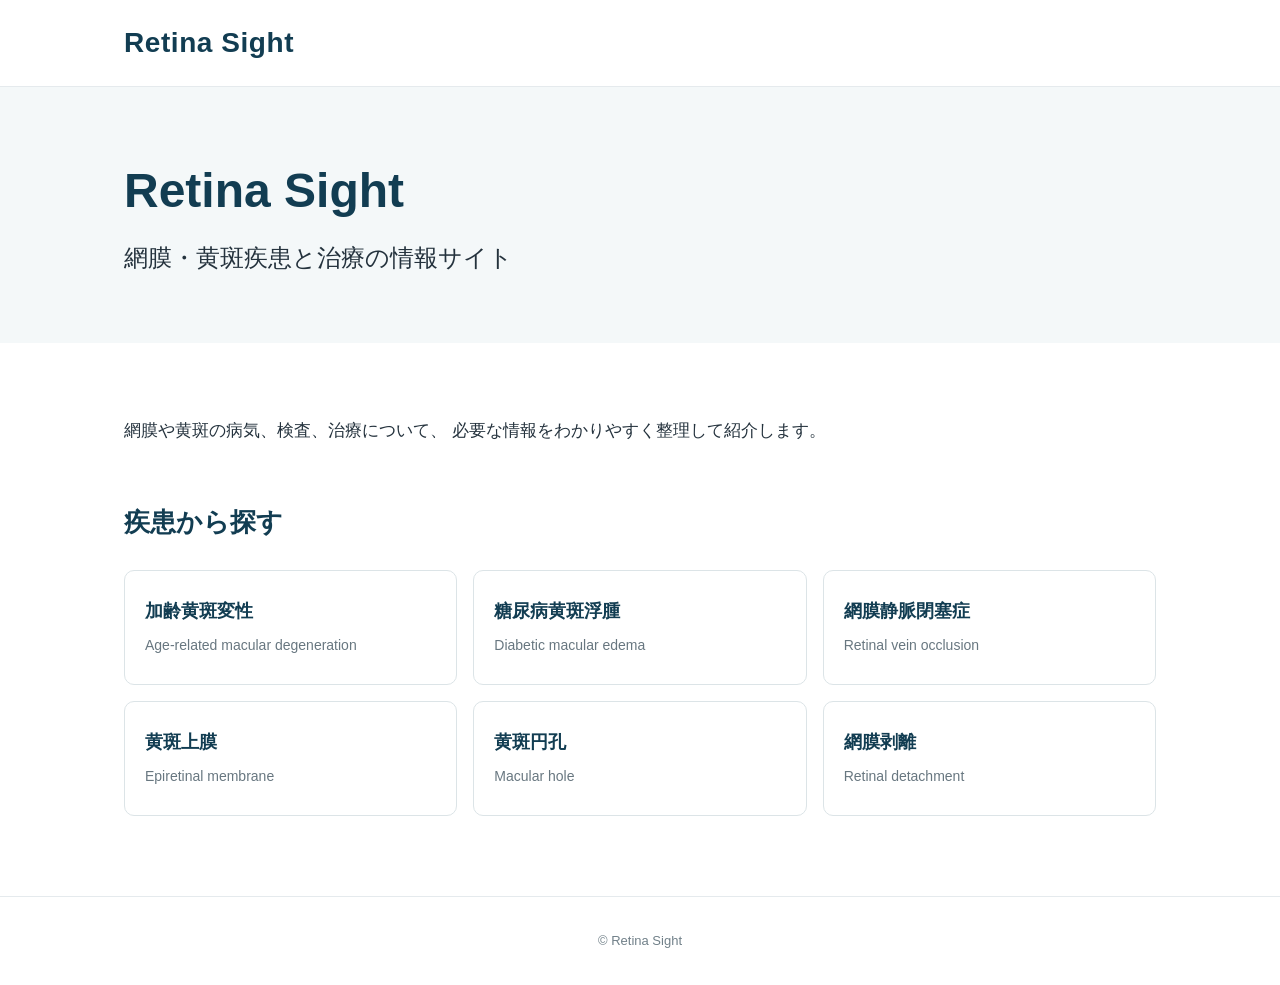
==== index.html @ 8b9eaf69 "Create index.html for Retina Sight website Initial HTML structure for Retina Sight website with styl" ====
<!DOCTYPE html>
<html lang="ja">
<head>
  <meta charset="UTF-8">
  <meta name="viewport" content="width=device-width, initial-scale=1.0">

  <title>Retina Sight | 網膜・黄斑疾患と治療の情報サイト</title>

  <style>
    * {
      box-sizing: border-box;
    }

    body {
      margin: 0;
      font-family:
        -apple-system, BlinkMacSystemFont,
        "Helvetica Neue", "Yu Gothic", "YuGothic",
        "Hiragino Kaku Gothic ProN", Arial, sans-serif;
      color: #24323d;
      background: #ffffff;
      line-height: 1.8;
    }

    header {
      border-bottom: 1px solid #e5eaed;
      background: #ffffff;
    }

    .header-inner {
      max-width: 1080px;
      margin: 0 auto;
      padding: 18px 24px;
    }

    .logo {
      margin: 0;
      font-size: 28px;
      font-weight: 700;
      letter-spacing: 0.02em;
      color: #123d52;
    }

    .hero {
      background: #f4f8f9;
    }

    .hero-inner {
      max-width: 1080px;
      margin: 0 auto;
      padding: 72px 24px 64px;
    }

    .hero h1 {
      margin: 0 0 12px;
      font-size: clamp(30px, 5vw, 48px);
      line-height: 1.35;
      color: #123d52;
    }

    .hero-subtitle {
      margin: 0;
      font-size: clamp(18px, 3vw, 24px);
      font-weight: 500;
    }

    main {
      max-width: 1080px;
      margin: 0 auto;
      padding: 56px 24px 80px;
    }

    .intro {
      max-width: 720px;
      margin-bottom: 52px;
      font-size: 17px;
    }

    h2 {
      margin: 0 0 24px;
      font-size: 26px;
      color: #123d52;
    }

    .disease-grid {
      display: grid;
      grid-template-columns: repeat(3, 1fr);
      gap: 16px;
    }

    .disease-card {
      display: block;
      padding: 24px 20px;
      border: 1px solid #dce4e7;
      border-radius: 10px;
      background: #ffffff;
      color: #24323d;
      text-decoration: none;
      transition: 0.2s;
    }

    .disease-card:hover {
      border-color: #6c98a8;
      box-shadow: 0 4px 16px rgba(0,0,0,0.06);
      transform: translateY(-2px);
    }

    .disease-card strong {
      display: block;
      margin-bottom: 4px;
      font-size: 18px;
      color: #123d52;
    }

    .disease-card span {
      font-size: 14px;
      color: #687780;
    }

    footer {
      border-top: 1px solid #e5eaed;
      padding: 32px 24px;
      text-align: center;
      font-size: 13px;
      color: #718089;
    }

    @media (max-width: 700px) {
      .header-inner {
        padding: 14px 20px;
      }

      .logo {
        font-size: 23px;
      }

      .hero-inner {
        padding: 52px 20px 48px;
      }

      main {
        padding: 40px 20px 64px;
      }

      .disease-grid {
        grid-template-columns: 1fr;
      }
    }
  </style>
</head>

<body>

  <header>
    <div class="header-inner">
      <div class="logo">Retina Sight</div>
    </div>
  </header>

  <section class="hero">
    <div class="hero-inner">
      <h1>Retina Sight</h1>
      <p class="hero-subtitle">
        網膜・黄斑疾患と治療の情報サイト
      </p>
    </div>
  </section>

  <main>

    <div class="intro">
      <p>
        網膜や黄斑の病気、検査、治療について、
        必要な情報をわかりやすく整理して紹介します。
      </p>
    </div>

    <section>
      <h2>疾患から探す</h2>

      <div class="disease-grid">

        <a class="disease-card" href="#">
          <strong>加齢黄斑変性</strong>
          <span>Age-related macular degeneration</span>
        </a>

        <a class="disease-card" href="#">
          <strong>糖尿病黄斑浮腫</strong>
          <span>Diabetic macular edema</span>
        </a>

        <a class="disease-card" href="#">
          <strong>網膜静脈閉塞症</strong>
          <span>Retinal vein occlusion</span>
        </a>

        <a class="disease-card" href="diseases/erm.html">
          <strong>黄斑上膜</strong>
          <span>Epiretinal membrane</span>
        </a>

        <a class="disease-card" href="#">
          <strong>黄斑円孔</strong>
          <span>Macular hole</span>
        </a>

        <a class="disease-card" href="#">
          <strong>網膜剥離</strong>
          <span>Retinal detachment</span>
        </a>

      </div>
    </section>

  </main>

  <footer>
    © Retina Sight
  </footer>

</body>
</html>
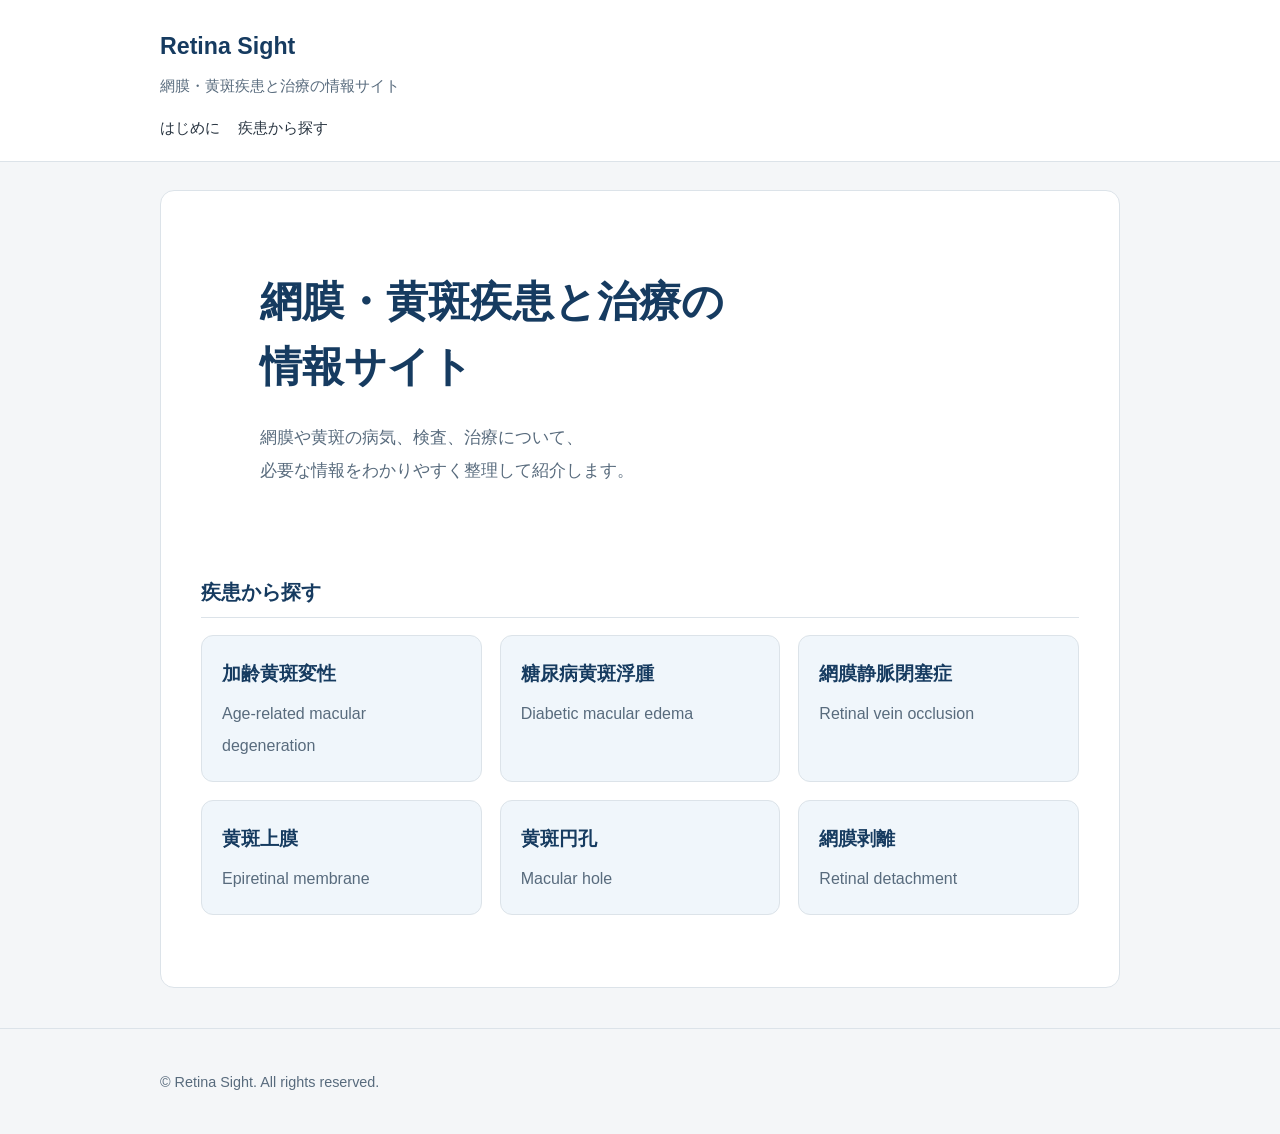
==== commit 49461d84: "Index design change" ====
--- a/index.html
+++ b/index.html
@@ -1,223 +1,76 @@
-<!DOCTYPE html>
+<!doctype html>
 <html lang="ja">
 <head>
-  <meta charset="UTF-8">
-  <meta name="viewport" content="width=device-width, initial-scale=1.0">
-
+  <meta charset="utf-8">
+  <meta name="viewport" content="width=device-width, initial-scale=1">
   <title>Retina Sight | 網膜・黄斑疾患と治療の情報サイト</title>
-
-  <style>
-    * {
-      box-sizing: border-box;
-    }
-
-    body {
-      margin: 0;
-      font-family:
-        -apple-system, BlinkMacSystemFont,
-        "Helvetica Neue", "Yu Gothic", "YuGothic",
-        "Hiragino Kaku Gothic ProN", Arial, sans-serif;
-      color: #24323d;
-      background: #ffffff;
-      line-height: 1.8;
-    }
-
-    header {
-      border-bottom: 1px solid #e5eaed;
-      background: #ffffff;
-    }
-
-    .header-inner {
-      max-width: 1080px;
-      margin: 0 auto;
-      padding: 18px 24px;
-    }
-
-    .logo {
-      margin: 0;
-      font-size: 28px;
-      font-weight: 700;
-      letter-spacing: 0.02em;
-      color: #123d52;
-    }
-
-    .hero {
-      background: #f4f8f9;
-    }
-
-    .hero-inner {
-      max-width: 1080px;
-      margin: 0 auto;
-      padding: 72px 24px 64px;
-    }
-
-    .hero h1 {
-      margin: 0 0 12px;
-      font-size: clamp(30px, 5vw, 48px);
-      line-height: 1.35;
-      color: #123d52;
-    }
-
-    .hero-subtitle {
-      margin: 0;
-      font-size: clamp(18px, 3vw, 24px);
-      font-weight: 500;
-    }
-
-    main {
-      max-width: 1080px;
-      margin: 0 auto;
-      padding: 56px 24px 80px;
-    }
-
-    .intro {
-      max-width: 720px;
-      margin-bottom: 52px;
-      font-size: 17px;
-    }
-
-    h2 {
-      margin: 0 0 24px;
-      font-size: 26px;
-      color: #123d52;
-    }
-
-    .disease-grid {
-      display: grid;
-      grid-template-columns: repeat(3, 1fr);
-      gap: 16px;
-    }
-
-    .disease-card {
-      display: block;
-      padding: 24px 20px;
-      border: 1px solid #dce4e7;
-      border-radius: 10px;
-      background: #ffffff;
-      color: #24323d;
-      text-decoration: none;
-      transition: 0.2s;
-    }
-
-    .disease-card:hover {
-      border-color: #6c98a8;
-      box-shadow: 0 4px 16px rgba(0,0,0,0.06);
-      transform: translateY(-2px);
-    }
-
-    .disease-card strong {
-      display: block;
-      margin-bottom: 4px;
-      font-size: 18px;
-      color: #123d52;
-    }
-
-    .disease-card span {
-      font-size: 14px;
-      color: #687780;
-    }
-
-    footer {
-      border-top: 1px solid #e5eaed;
-      padding: 32px 24px;
-      text-align: center;
-      font-size: 13px;
-      color: #718089;
-    }
-
-    @media (max-width: 700px) {
-      .header-inner {
-        padding: 14px 20px;
-      }
-
-      .logo {
-        font-size: 23px;
-      }
-
-      .hero-inner {
-        padding: 52px 20px 48px;
-      }
-
-      main {
-        padding: 40px 20px 64px;
-      }
-
-      .disease-grid {
-        grid-template-columns: 1fr;
-      }
-    }
-  </style>
+  <meta name="description" content="網膜や黄斑の病気、検査、治療について、必要な情報をわかりやすく整理して紹介します。">
+  <link rel="stylesheet" href="css/style.css">
 </head>
-
 <body>
-
-  <header>
-    <div class="header-inner">
-      <div class="logo">Retina Sight</div>
+  <header class="site-header">
+    <div class="container">
+      <div class="site-brand">
+        <div class="site-brand-text">
+          <a class="site-title" href="index.html">Retina Sight</a>
+          <p class="tagline">網膜・黄斑疾患と治療の情報サイト</p>
+        </div>
+      </div>
+      <nav aria-label="メインメニュー">
+        <a class="nav-start" href="#start">はじめに</a>
+        <a href="#categories">疾患から探す</a>
+      </nav>
     </div>
   </header>
 
-  <section class="hero">
-    <div class="hero-inner">
-      <h1>Retina Sight</h1>
-      <p class="hero-subtitle">
-        網膜・黄斑疾患と治療の情報サイト
-      </p>
-    </div>
-  </section>
-
   <main>
-
-    <div class="intro">
-      <p>
-        網膜や黄斑の病気、検査、治療について、
-        必要な情報をわかりやすく整理して紹介します。
-      </p>
-    </div>
-
-    <section>
-      <h2>疾患から探す</h2>
-
-      <div class="disease-grid">
-
-        <a class="disease-card" href="#">
-          <strong>加齢黄斑変性</strong>
-          <span>Age-related macular degeneration</span>
-        </a>
-
-        <a class="disease-card" href="#">
-          <strong>糖尿病黄斑浮腫</strong>
-          <span>Diabetic macular edema</span>
-        </a>
-
-        <a class="disease-card" href="#">
-          <strong>網膜静脈閉塞症</strong>
-          <span>Retinal vein occlusion</span>
-        </a>
-
-        <a class="disease-card" href="diseases/erm.html">
-          <strong>黄斑上膜</strong>
-          <span>Epiretinal membrane</span>
-        </a>
-
-        <a class="disease-card" href="#">
-          <strong>黄斑円孔</strong>
-          <span>Macular hole</span>
-        </a>
-
-        <a class="disease-card" href="#">
-          <strong>網膜剥離</strong>
-          <span>Retinal detachment</span>
-        </a>
-
+    <section id="start" class="hero" aria-labelledby="intro-heading">
+      <div class="container narrow">
+        <h1 id="intro-heading">網膜・黄斑疾患と治療の<br>情報サイト</h1>
+        <p class="lead">
+          網膜や黄斑の病気、検査、治療について、<br>
+          必要な情報をわかりやすく整理して紹介します。
+        </p>
       </div>
     </section>
 
+    <section id="categories" class="section alt" aria-labelledby="diseases-heading">
+      <div class="container">
+        <h2 id="diseases-heading">疾患から探す</h2>
+        <div class="cards">
+          <a class="card category-card" href="#">
+            <h3>加齢黄斑変性</h3>
+            <p lang="en">Age-related macular degeneration</p>
+          </a>
+          <a class="card category-card" href="#">
+            <h3>糖尿病黄斑浮腫</h3>
+            <p lang="en">Diabetic macular edema</p>
+          </a>
+          <a class="card category-card" href="#">
+            <h3>網膜静脈閉塞症</h3>
+            <p lang="en">Retinal vein occlusion</p>
+          </a>
+          <a class="card category-card" href="diseases/erm.html">
+            <h3>黄斑上膜</h3>
+            <p lang="en">Epiretinal membrane</p>
+          </a>
+          <a class="card category-card" href="#">
+            <h3>黄斑円孔</h3>
+            <p lang="en">Macular hole</p>
+          </a>
+          <a class="card category-card" href="#">
+            <h3>網膜剥離</h3>
+            <p lang="en">Retinal detachment</p>
+          </a>
+        </div>
+      </div>
+    </section>
   </main>
 
-  <footer>
-    © Retina Sight
+  <footer class="site-footer">
+    <div class="container">
+      <p>© Retina Sight. All rights reserved.</p>
+    </div>
   </footer>
-
 </body>
 </html>
--- a/css/style.css
+++ b/css/style.css
@@ -0,0 +1,248 @@
+/* 姉妹サイトの共通デザインを移植（トップページで使うスタイルを抽出）。
+   https://uchidats.github.io/code-yomereba-ii/assets/styles.css */
+* {
+  box-sizing: border-box;
+}
+
+:root {
+  --bg: #f4f6f8;
+  --surface: #ffffff;
+  --text: #293541;
+  --muted: #586b7d;
+  --line: #dce3e9;
+  --accent: #245880;
+  --heading: #163b60;
+  --soft-blue: #f0f6fb;
+}
+
+html {
+  scroll-behavior: smooth;
+}
+
+body {
+  margin: 0;
+  font-family: "BIZ UDPGothic", "Noto Sans JP", "Yu Gothic",
+    "Hiragino Sans", Meiryo, sans-serif;
+  color: var(--text);
+  background: var(--bg);
+  line-height: 1.95;
+  overflow-wrap: anywhere;
+}
+
+a {
+  color: var(--accent);
+  text-underline-offset: 0.2em;
+}
+
+a:focus-visible {
+  outline: 2px solid var(--accent);
+  outline-offset: 4px;
+}
+
+main {
+  width: min(960px, calc(100% - 48px));
+  margin: 28px auto 40px;
+  padding: 40px;
+  border: 1px solid var(--line);
+  border-radius: 14px;
+  background: var(--surface);
+}
+
+.container {
+  width: min(960px, calc(100% - 48px));
+  margin: 0 auto;
+}
+
+.narrow {
+  width: min(760px, 100%);
+}
+
+main .container {
+  width: 100%;
+}
+
+main .narrow {
+  max-width: 760px;
+}
+
+.site-header {
+  border-bottom: 1px solid var(--line);
+  background: var(--surface);
+  padding: 24px 0 18px;
+}
+
+.site-brand {
+  display: flex;
+  align-items: center;
+  gap: 14px;
+  margin-bottom: 12px;
+}
+
+.site-brand-text {
+  min-width: 0;
+}
+
+.site-title {
+  max-width: 100%;
+  color: var(--heading);
+  text-decoration: none;
+  font-size: 1.45rem;
+  font-weight: 800;
+}
+
+.tagline {
+  margin: 3px 0 0;
+  color: var(--muted);
+  font-size: 0.92rem;
+}
+
+nav {
+  display: flex;
+  gap: 18px;
+  flex-wrap: wrap;
+}
+
+nav a {
+  text-decoration: none;
+  color: var(--text);
+  font-size: 0.95rem;
+}
+
+.hero {
+  padding: 24px 0 40px;
+  background: var(--surface);
+}
+
+h1 {
+  font-size: clamp(1.8rem, 4vw, 2.65rem);
+  line-height: 1.55;
+  margin: 14px 0 22px;
+  letter-spacing: 0;
+}
+
+h1,
+h2,
+h3 {
+  color: var(--heading);
+}
+
+.lead {
+  font-size: 1.05rem;
+  color: var(--muted);
+}
+
+.section {
+  padding: 32px 0;
+}
+
+.section.alt {
+  background: var(--surface);
+}
+
+h2 {
+  margin-top: 0;
+  font-size: 1.25rem;
+  line-height: 1.65;
+  padding-bottom: 8px;
+  border-bottom: 1px solid var(--line);
+}
+
+.cards {
+  display: grid;
+  grid-template-columns: repeat(3, 1fr);
+  gap: 18px;
+}
+
+.cards > * {
+  min-width: 0;
+}
+
+.card {
+  background: var(--soft-blue);
+  border: 1px solid var(--line);
+  border-radius: 12px;
+  padding: 20px;
+}
+
+.category-card {
+  display: block;
+  color: inherit;
+  text-decoration: none;
+}
+
+.category-card:hover h3 {
+  text-decoration: underline;
+  text-underline-offset: 0.2em;
+}
+
+.card h3 {
+  margin-top: 0;
+  margin-bottom: 6px;
+}
+
+.card p {
+  margin: 0;
+  color: var(--muted);
+}
+
+.site-footer {
+  border-top: 1px solid var(--line);
+  padding: 24px 0;
+  color: var(--muted);
+  font-size: 0.9rem;
+}
+
+@media (max-width: 760px) {
+  .site-brand {
+    gap: 12px;
+  }
+
+  .container {
+    width: calc(100% - 32px);
+  }
+
+  main {
+    width: calc(100% - 24px);
+    margin: 16px auto 24px;
+    padding: 24px 20px;
+    border-radius: 12px;
+  }
+
+  .hero {
+    padding: 8px 0 24px;
+  }
+
+  .cards {
+    grid-template-columns: 1fr;
+  }
+
+  nav {
+    gap: 12px;
+  }
+
+  .section {
+    padding: 24px 0;
+  }
+}
+
+@media (width < 600px) {
+  .nav-start {
+    display: none;
+  }
+
+  .tagline {
+    font-size: clamp(0.75rem, 3.5vw, 0.92rem);
+    line-height: 1.6;
+  }
+
+  .site-title {
+    font-size: clamp(1.1rem, 5vw, 1.45rem);
+    line-height: 1.5;
+  }
+}
+
+@media (prefers-reduced-motion: reduce) {
+  html {
+    scroll-behavior: auto;
+  }
+}
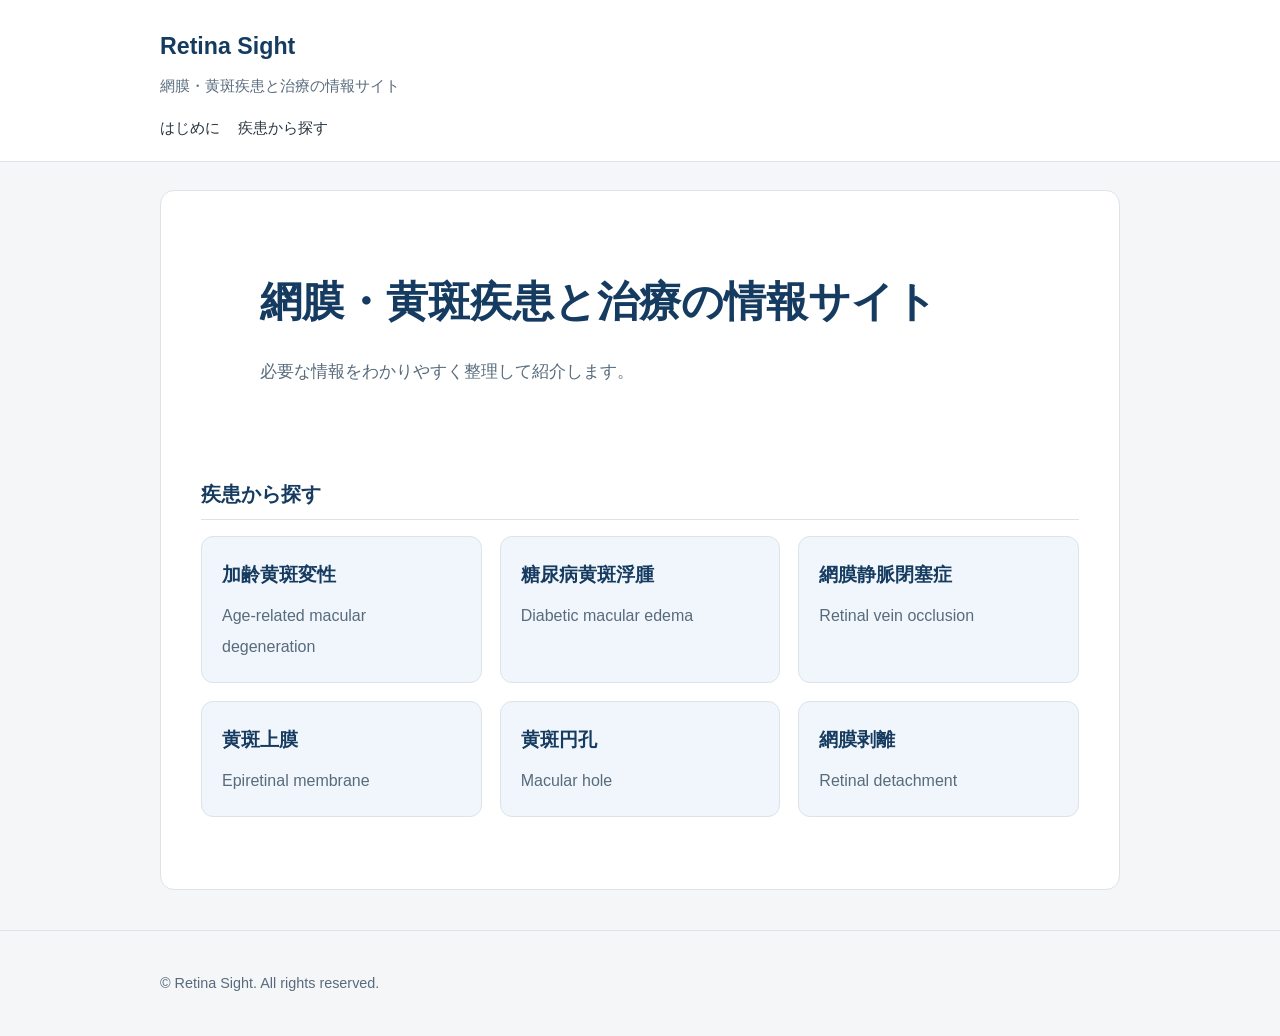
==== commit fd4226be: "Add ERM page" ====
--- a/index.html
+++ b/index.html
@@ -26,9 +26,8 @@
   <main>
     <section id="start" class="hero" aria-labelledby="intro-heading">
       <div class="container narrow">
-        <h1 id="intro-heading">網膜・黄斑疾患と治療の<br>情報サイト</h1>
+        <h1 id="intro-heading">網膜・黄斑疾患と治療の情報サイト</h1>
         <p class="lead">
-          網膜や黄斑の病気、検査、治療について、<br>
           必要な情報をわかりやすく整理して紹介します。
         </p>
       </div>
--- a/css/style.css
+++ b/css/style.css
@@ -246,3 +246,116 @@
     scroll-behavior: auto;
   }
 }
+
+/* 疾患ページ専用。共通の配色と本文幅を使い、トップページには適用しない。 */
+.disease-page .breadcrumb,
+.disease-page .toc {
+  display: block;
+}
+
+.disease-page .breadcrumb ol {
+  display: flex;
+  flex-wrap: wrap;
+  gap: 4px 10px;
+  margin: 0 0 24px;
+  padding: 0;
+  list-style: none;
+  color: var(--muted);
+  font-size: 0.9rem;
+}
+
+.disease-page .breadcrumb-separator {
+  margin-right: 10px;
+}
+
+.disease-page .breadcrumb a,
+.disease-page .toc a {
+  color: var(--accent);
+  font-size: inherit;
+  text-decoration: underline;
+}
+
+.disease-page .disease-heading h1 {
+  margin-bottom: 4px;
+}
+
+.disease-page .disease-name-en {
+  margin: 0 0 22px;
+  color: var(--muted);
+  font-size: 1.05rem;
+}
+
+.disease-page .toc {
+  margin: 32px 0;
+  padding: 20px;
+  border: 1px solid var(--line);
+  border-radius: 12px;
+  background: var(--soft-blue);
+}
+
+.disease-page .toc h2 {
+  margin-bottom: 12px;
+}
+
+.disease-page .toc ol {
+  margin: 0;
+  padding-left: 1.5em;
+}
+
+.disease-page .toc a {
+  display: inline-block;
+  padding: 4px 0;
+}
+
+.disease-page .disease-section {
+  margin-top: 40px;
+}
+
+.disease-page h2[id] {
+  scroll-margin-top: 24px;
+}
+
+.disease-page .oct-comparison {
+  display: grid;
+  grid-template-columns: repeat(2, minmax(0, 1fr));
+  gap: 18px;
+}
+
+.disease-page .oct-comparison figure {
+  min-width: 0;
+  margin: 0;
+}
+
+.disease-page .oct-comparison figcaption {
+  margin-bottom: 8px;
+  color: var(--heading);
+  font-weight: 700;
+}
+
+.disease-page .image-placeholder {
+  display: grid;
+  place-items: center;
+  min-height: 180px;
+  padding: 20px;
+  border: 1px dashed var(--line);
+  border-radius: 12px;
+  background: var(--soft-blue);
+  color: var(--muted);
+  text-align: center;
+}
+
+.disease-page .disease-back {
+  margin: 40px 0 0;
+  padding-top: 20px;
+  border-top: 1px solid var(--line);
+}
+
+@media (max-width: 760px) {
+  .disease-page .oct-comparison {
+    grid-template-columns: 1fr;
+  }
+
+  .disease-page .toc {
+    padding: 16px;
+  }
+}
